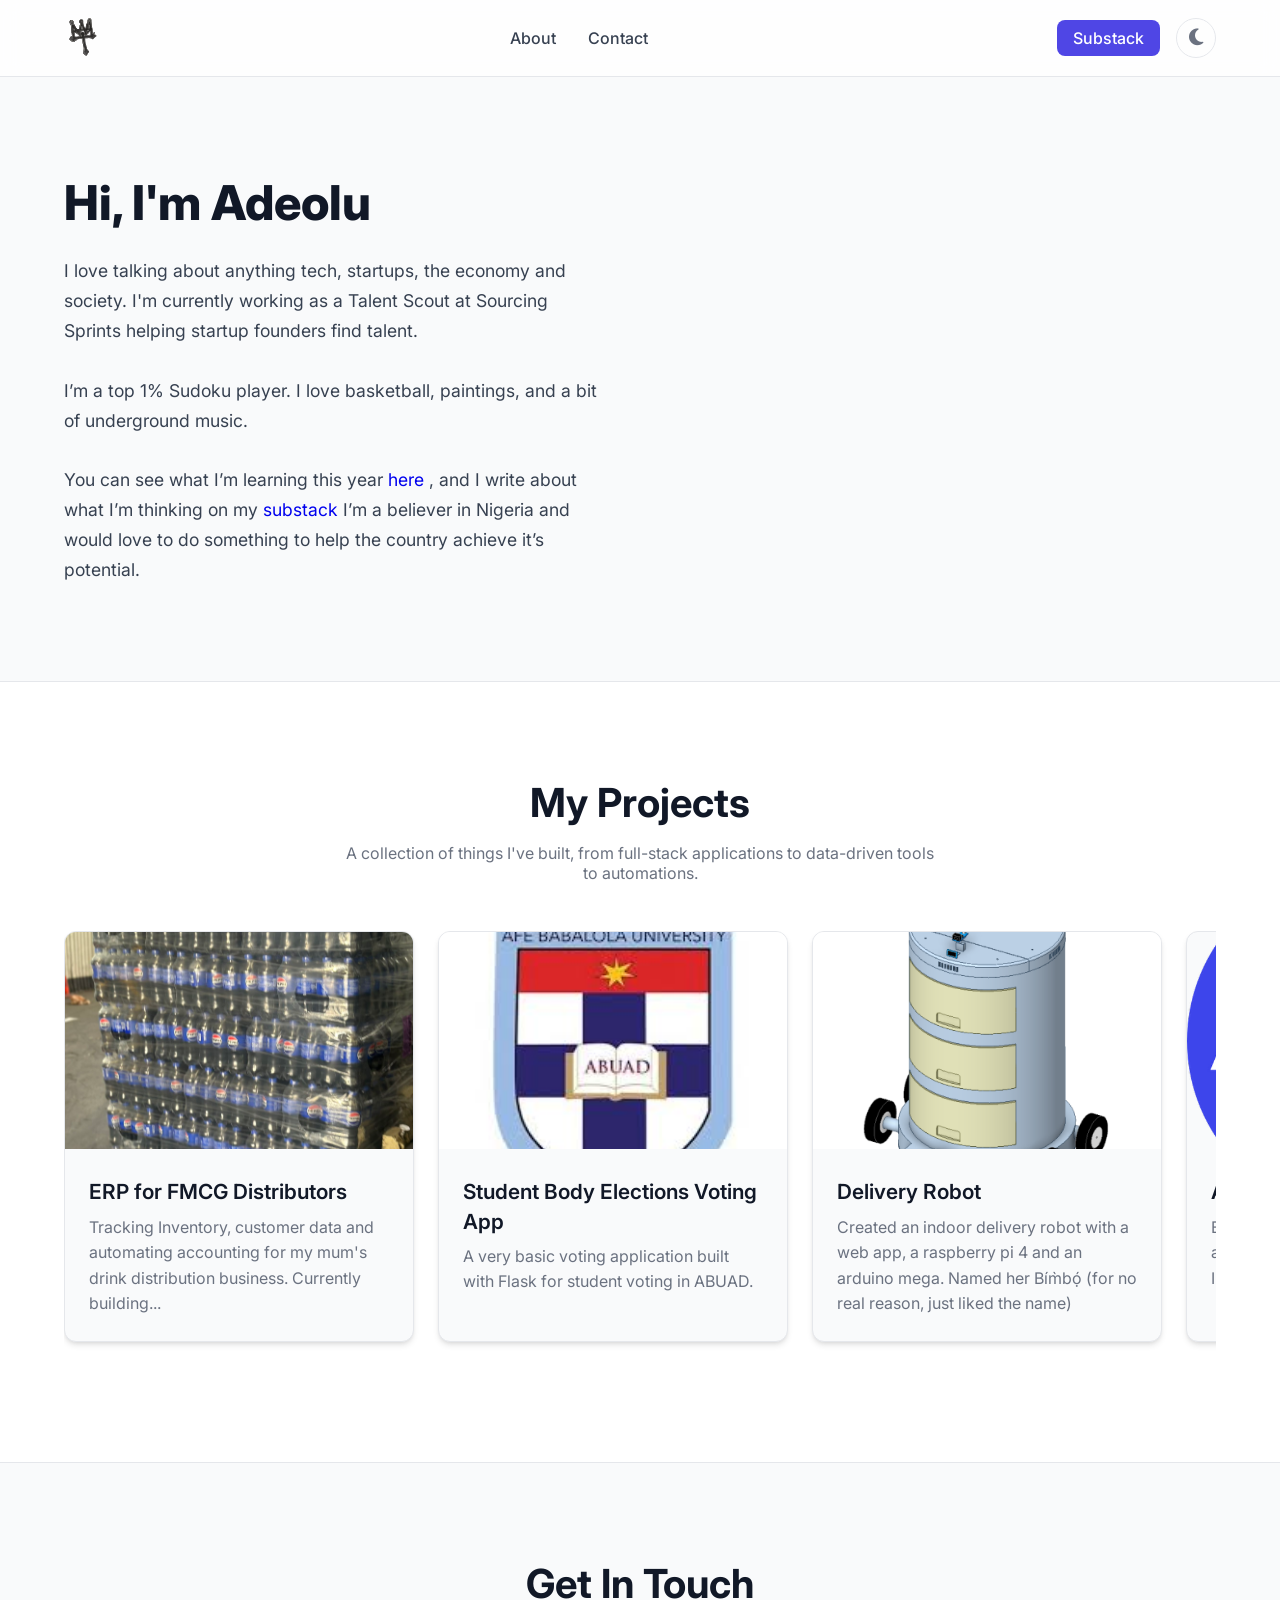
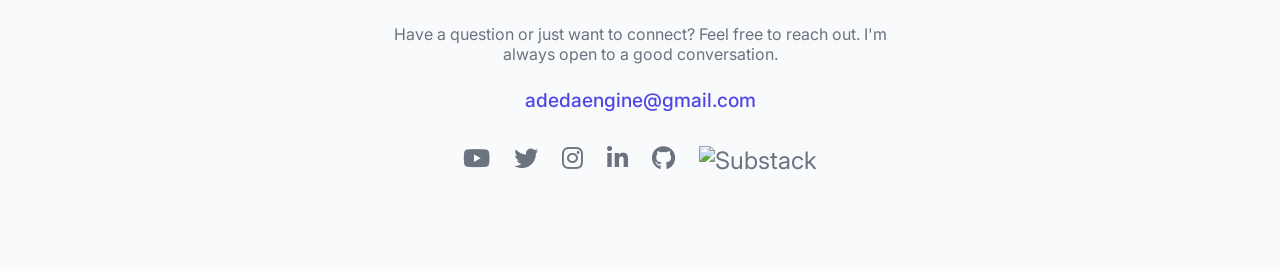
==== index.html @ 7a4fb183 "Initial launch" ====
<!DOCTYPE html>
<html lang="en">
<head>
    <meta charset="UTF-8">
    <meta name="viewport" content="width=device-width, initial-scale=1.0">
    <title>Adeolu Adesina | Personal Website</title>

    <link rel="icon" type="image/x-icon" href="images/crown_of_God_favicon.ico">
    
    <!-- Google Fonts (Inter) -->
    <link rel="preconnect" href="https://fonts.googleapis.com">
    <link rel="preconnect" href="https://fonts.gstatic.com" crossorigin>
    <link href="https://fonts.googleapis.com/css2?family=Inter:wght@400;500;600;700;800&display=swap" rel="stylesheet">
    
    <!-- Font Awesome for Social Icons -->
    <link rel="stylesheet" href="https://cdnjs.cloudflare.com/ajax/libs/font-awesome/6.5.2/css/all.min.css">
    
    <!-- Link to the compiled CSS file -->
    <link rel="stylesheet" href="style.css">

</head>
<body data-theme="light"> <!-- Default theme set to light -->

    <!-- =========== Navigation Bar =========== -->
    <nav class="navbar">
        <div class="container navbar-container">
            <a href="#" class="logo"><img src="images/crownofGod.svg" alt="My logo"></a>
            <div class="nav-links">
                <a href="#about" class="nav-link">About</a>
                <!-- <a href="blog.html" class="nav-link">Blog</a> -->
                <a href="#contact" class="nav-link">Contact</a>
            </div>
            <div class="nav-actions">
                <a href="https://substack.com/@adeoluwaadesina" class="cta-button">
                    Substack
                </a>
                <button id="theme-toggle" class="theme-toggle-button" aria-label="Toggle theme">
                    <i class="fa-solid fa-moon icon-moon"></i>
                    <i class="fa-solid fa-sun icon-sun"></i>
                </button>
            </div>
        </div>
    </nav>

    <!-- =========== Main Content =========== -->
    <main>
        
        <!-- =========== About Section =========== -->
        <section id="about" class="about-section">
            <div class="container grid-container">
                <div class="about-text">
                    <h1>Hi, I'm Adeolu</h1>
                    <p>
                        I love talking about anything tech, startups, the economy and society. I'm currently working as a Talent Scout at Sourcing Sprints helping startup founders find talent.<br><br>

I’m a top 1% Sudoku player. I love basketball, paintings, and a bit of underground music. <br><br> You can see what I’m learning this year <a href="https://www.notion.so/Adeolu-s-Learning-List-3169d671cc6e80de94ccfb93f2ab9992?pvs=21" 
   target="_blank" 
   rel="noopener noreferrer"
   style="color: #0000ee;">
  here
</a>, and I write about what I’m thinking on my <a href="https://substack.com/@adeoluwaadesina" 
   target="_blank" 
   rel="noopener noreferrer"
   style="color: #0000ee;">
  substack
</a>

I’m a believer in Nigeria and would love to do something to help the country achieve it’s potential.
                    </p>
                </div>
                <div id="threejs-container"></div>
            </div>
        </section>

        <!-- =========== Projects Section =========== -->
        <section id="projects" class="projects-section">
            <div class="container">
                <div class="section-header">
                    <h2>My Projects</h2>
                    <p>A collection of things I've built, from full-stack applications to data-driven tools to automations.</p>
                </div>
                <div class="project-carousel-wrapper">
                    <div class="project-carousel">
                    
                        <!-- Project 1 -->
                        <article class="project-card">
                            <div class="project-card-image">
                                <img src="images/pepsi_pallets.jpg" alt="Pallet">
                            </div>
                            <div class="project-card-content">
                                <h3><a href="#">ERP for FMCG Distributors</a></h3>
                                <p>Tracking Inventory, customer data and automating accounting for my mum's drink distribution business. Currently building... </p>
                            </div>
                        </article>

                        <!-- Project 2 -->
                        <article class="project-card">
                            <div class="project-card-image">
                                <img src="images/abuad_logo.jpeg" alt="Student Body Elections Voting App">
                            </div>
                            <div class="project-card-content">
                                <h3><a href="#">Student Body Elections Voting App</a></h3>
                                <p>A very basic voting application built with Flask for student voting in ABUAD.</p>
                            </div>
                        </article>

                        <!-- Project 3 -->
                        <article class="project-card">
                            <div class="project-card-image">
                                <img src="images/bimbo.png" alt="File Delivery Robot">
                            </div>
                            <div class="project-card-content">
                                <h3><a href="#">Delivery Robot</a></h3>
                                <p>Created an indoor delivery robot with a web app, a raspberry pi 4 and an arduino mega. Named her Bím̀bọ́ (for no real reason, just liked the name)</p>
                            </div>
                        </article>

                        <!-- Project 4 -->
                        <article class="project-card">
                            <div class="project-card-image">
                                <img src="images/Ademilogo.png" alt="Ademi">
                            </div>
                            <div class="project-card-content">
                                <h3><a href="#">Ademi</a></h3>
                                <p>Buiding a simple CRUD application that allows me to upload notes from what I'm learning. Syncs with my Notion</p>
                            </div>
                        </article>
                        
                        <!-- Project 5 -->
                        <article class="project-card">
                            <div class="project-card-image">
                                <img src="images/WT.jpg" alt="Work Tracker Application">
                            </div>
                            <div class="project-card-content">
                                <h3><a href="#">Work Tracker</a></h3>
                                <p>Simple task management desktop application that allows me to add detailed notes to my tasks from Google Tasks.</p>
                            </div>
                        </article>

                        
                    </div>
                </div>
            </div>
        </section>

        <!-- =========== Contact Section =========== -->
        <section id="contact" class="contact-section">
            <div class="container text-center">
                <h2>Get In Touch</h2>
                <p>Have a question or just want to connect? Feel free to reach out. I'm always open to a good conversation.</p>
                <div class="contact-email">
                    <a href="mailto:adedaengine@gmail.com">adedaengine@gmail.com</a>
                </div>

                <!-- UPDATED SOCIAL LINKS (only change made) -->
                <div class="social-links">
                    <a href="https://www.youtube.com/@Adeoluwa234" aria-label="YouTube"><i class="fa-brands fa-youtube"></i></a>
                    <a href="https://x.com/Adeolu42152434" aria-label="Twitter"><i class="fa-brands fa-twitter"></i></a>
                    <a href="https://www.instagram.com/adeolu_adesina/" aria-label="Instagram"><i class="fa-brands fa-instagram"></i></a>
                    <a href="https://www.linkedin.com/in/adeoluwa-adesina-949551235/" aria-label="LinkedIn"><i class="fa-brands fa-linkedin-in"></i></a>
                    <a href="https://github.com/Adeoluwa-Adesina" aria-label="GitHub"><i class="fa-brands fa-github"></i></a>
                    <a
                        href="https://substack.com/@adeoluwaadesina"
                        aria-label="Substack"
                        target="_blank"
                        rel="noopener noreferrer"
                        >
                        <img
                            src="https://substackcdn.com/image/fetch/w_24,c_limit,f_auto,q_auto:good/https://substack.com/img/substack.png"
                            alt="Substack"
                            style="vertical-align: middle;"
                        >
                    </a>

                </div>
---- style.css ----
:root {
  --bg-primary: #f9fafb;
  --bg-secondary: #ffffff;
  --text-primary: #111827;
  --text-secondary: #374151;
  --text-muted: #6b7280;
  --border-color: #e5e7eb;
  --accent-color: #4f46e5;
  --card-shadow: 0 4px 6px -1px rgba(0, 0, 0, 0.1), 0 2px 4px -2px rgba(0, 0, 0, 0.1);
  --card-shadow-hover: 0 10px 15px -3px rgba(0, 0, 0, 0.1), 0 4px 6px -4px rgba(0, 0, 0, 0.1);
}

[data-theme=dark] {
  --bg-primary: #111827;
  --bg-secondary: #1f2937;
  --text-primary: #f9fafb;
  --text-secondary: #d1d5db;
  --text-muted: #9ca3af;
  --border-color: #374151;
  --accent-color: #6366f1;
  --card-shadow: 0 4px 6px -1px rgba(0, 0, 0, 0.4), 0 2px 4px -2px rgba(0, 0, 0, 0.4);
  --card-shadow-hover: 0 10px 15px -3px rgba(0, 0, 0, 0.4), 0 4px 6px -4px rgba(0, 0, 0, 0.4);
}

* {
  margin: 0;
  padding: 0;
  box-sizing: border-box;
}

html {
  scroll-behavior: smooth;
}

body {
  font-family: "Inter", sans-serif;
  background-color: var(--bg-primary);
  color: var(--text-primary);
  transition: background-color 0.3s ease, color 0.3s ease;
}

.container {
  max-width: 1200px;
  margin: 0 auto;
  padding: 0 1.5rem;
}

a {
  text-decoration: none;
  color: inherit;
  transition: color 0.3s ease;
}

section {
  padding: 6rem 0;
}

.navbar {
  background-color: rgba(255, 255, 255, 0.8);
  -webkit-backdrop-filter: blur(10px);
          backdrop-filter: blur(10px);
  border-bottom: 1px solid var(--border-color);
  padding: 1rem 0;
  position: sticky;
  top: 0;
  z-index: 50;
  transition: background-color 0.3s, border-color 0.3s;
}

[data-theme=dark] .navbar {
  background-color: rgba(31, 41, 55, 0.8);
}

.navbar-container {
  display: flex;
  justify-content: space-between;
  align-items: center;
}

.logo img {
  height: 40px;
}

.nav-links {
  display: none;
}
@media (min-width: 768px) {
  .nav-links {
    display: flex;
    gap: 2rem;
  }
}
.nav-links .nav-link {
  font-weight: 500;
  color: var(--text-secondary);
}
.nav-links .nav-link:hover {
  color: var(--accent-color);
}

.nav-actions {
  display: flex;
  align-items: center;
  gap: 1rem;
}

.cta-button {
  font-weight: 500;
  background-color: var(--accent-color);
  color: white;
  padding: 0.5rem 1rem;
  border-radius: 8px;
  transition: background-color 0.3s ease;
}
.cta-button:hover {
  background-color: color-mix(in srgb, var(--accent-color) 85%, black);
}

.theme-toggle-button {
  background: none;
  border: 1px solid var(--border-color);
  color: var(--text-muted);
  width: 2.5rem;
  height: 2.5rem;
  border-radius: 50%;
  cursor: pointer;
  display: flex;
  align-items: center;
  justify-content: center;
  font-size: 1.2rem;
  transition: all 0.3s;
}
.theme-toggle-button:hover {
  color: var(--text-primary);
  background-color: color-mix(in srgb, var(--border-color) 50%, transparent);
}
.theme-toggle-button .icon-sun {
  display: none;
}
.theme-toggle-button .icon-moon {
  display: block;
}

[data-theme=dark] .theme-toggle-button .icon-sun {
  display: block;
}
[data-theme=dark] .theme-toggle-button .icon-moon {
  display: none;
}

.about-section .grid-container {
  display: grid;
  grid-template-columns: 1fr;
  gap: 4rem;
  align-items: center;
}
@media (min-width: 768px) {
  .about-section .grid-container {
    grid-template-columns: 1fr 1fr;
  }
}

.about-text h1 {
  font-size: 3rem;
  font-weight: 800;
  margin-bottom: 1.5rem;
}
.about-text p {
  font-size: 1.1rem;
  line-height: 1.7;
  color: var(--text-secondary);
}

#threejs-container {
  min-height: 300px;
  display: flex;
  justify-content: center;
  align-items: center;
}

.projects-section {
  background-color: var(--bg-secondary);
  border-top: 1px solid var(--border-color);
  border-bottom: 1px solid var(--border-color);
}

.section-header {
  text-align: center;
  max-width: 600px;
  margin: 0 auto 3rem auto;
}
.section-header h2 {
  font-size: 2.5rem;
  font-weight: 700;
  margin-bottom: 1rem;
}
.section-header p {
  color: var(--text-muted);
}

.project-carousel-wrapper {
  overflow-x: auto;
  padding-bottom: 1.5rem;
  scrollbar-width: thin;
  scrollbar-color: var(--accent-color) var(--bg-secondary);
}
.project-carousel-wrapper::-webkit-scrollbar {
  height: 8px;
}
.project-carousel-wrapper::-webkit-scrollbar-track {
  background: var(--bg-secondary);
  border-radius: 4px;
}
.project-carousel-wrapper::-webkit-scrollbar-thumb {
  background-color: var(--accent-color);
  border-radius: 4px;
}

.project-carousel {
  display: flex;
  gap: 1.5rem;
  width: -moz-max-content;
  width: max-content;
}

.project-card {
  width: 350px;
  background-color: var(--bg-primary);
  border-radius: 12px;
  border: 1px solid var(--border-color);
  box-shadow: var(--card-shadow);
  overflow: hidden;
  transition: transform 0.3s ease, box-shadow 0.3s ease;
  flex-shrink: 0;
}
.project-card:hover {
  transform: translateY(-8px);
  box-shadow: var(--card-shadow-hover);
}

.project-card-image img {
  width: 100%;
  aspect-ratio: 16/10;
  -o-object-fit: cover;
     object-fit: cover;
}

.project-card-content {
  padding: 1.5rem;
}
.project-card-content h3 {
  font-size: 1.3rem;
  font-weight: 600;
  margin-bottom: 0.5rem;
  line-height: 1.4;
}
.project-card-content p {
  color: var(--text-muted);
  line-height: 1.6;
}

.contact-section .text-center {
  text-align: center;
}
.contact-section h2 {
  font-size: 2.5rem;
  font-weight: 700;
  margin-bottom: 1rem;
}
.contact-section p {
  max-width: 500px;
  margin: 0 auto 1.5rem auto;
  color: var(--text-muted);
}
.contact-section .contact-email a {
  font-weight: 500;
  color: var(--accent-color);
  font-size: 1.2rem;
}
.contact-section .contact-email a:hover {
  text-decoration: underline;
}

.social-links {
  display: flex;
  justify-content: center;
  gap: 1.5rem;
  margin-top: 2rem;
}
.social-links a {
  font-size: 1.5rem;
  color: var(--text-muted);
}
.social-links a:hover {
  color: var(--text-primary);
}

.footer {
  padding: 3rem 0;
  background-color: var(--bg-secondary);
  border-top: 1px solid var(--border-color);
}
.footer .footer-container {
  text-align: center;
}
.footer .footer-container .social-links {
  margin-bottom: 1.5rem;
}
.footer .footer-container .copyright {
  color: var(--text-muted);
  font-size: 0.9rem;
}/*# sourceMappingURL=style.css.map */
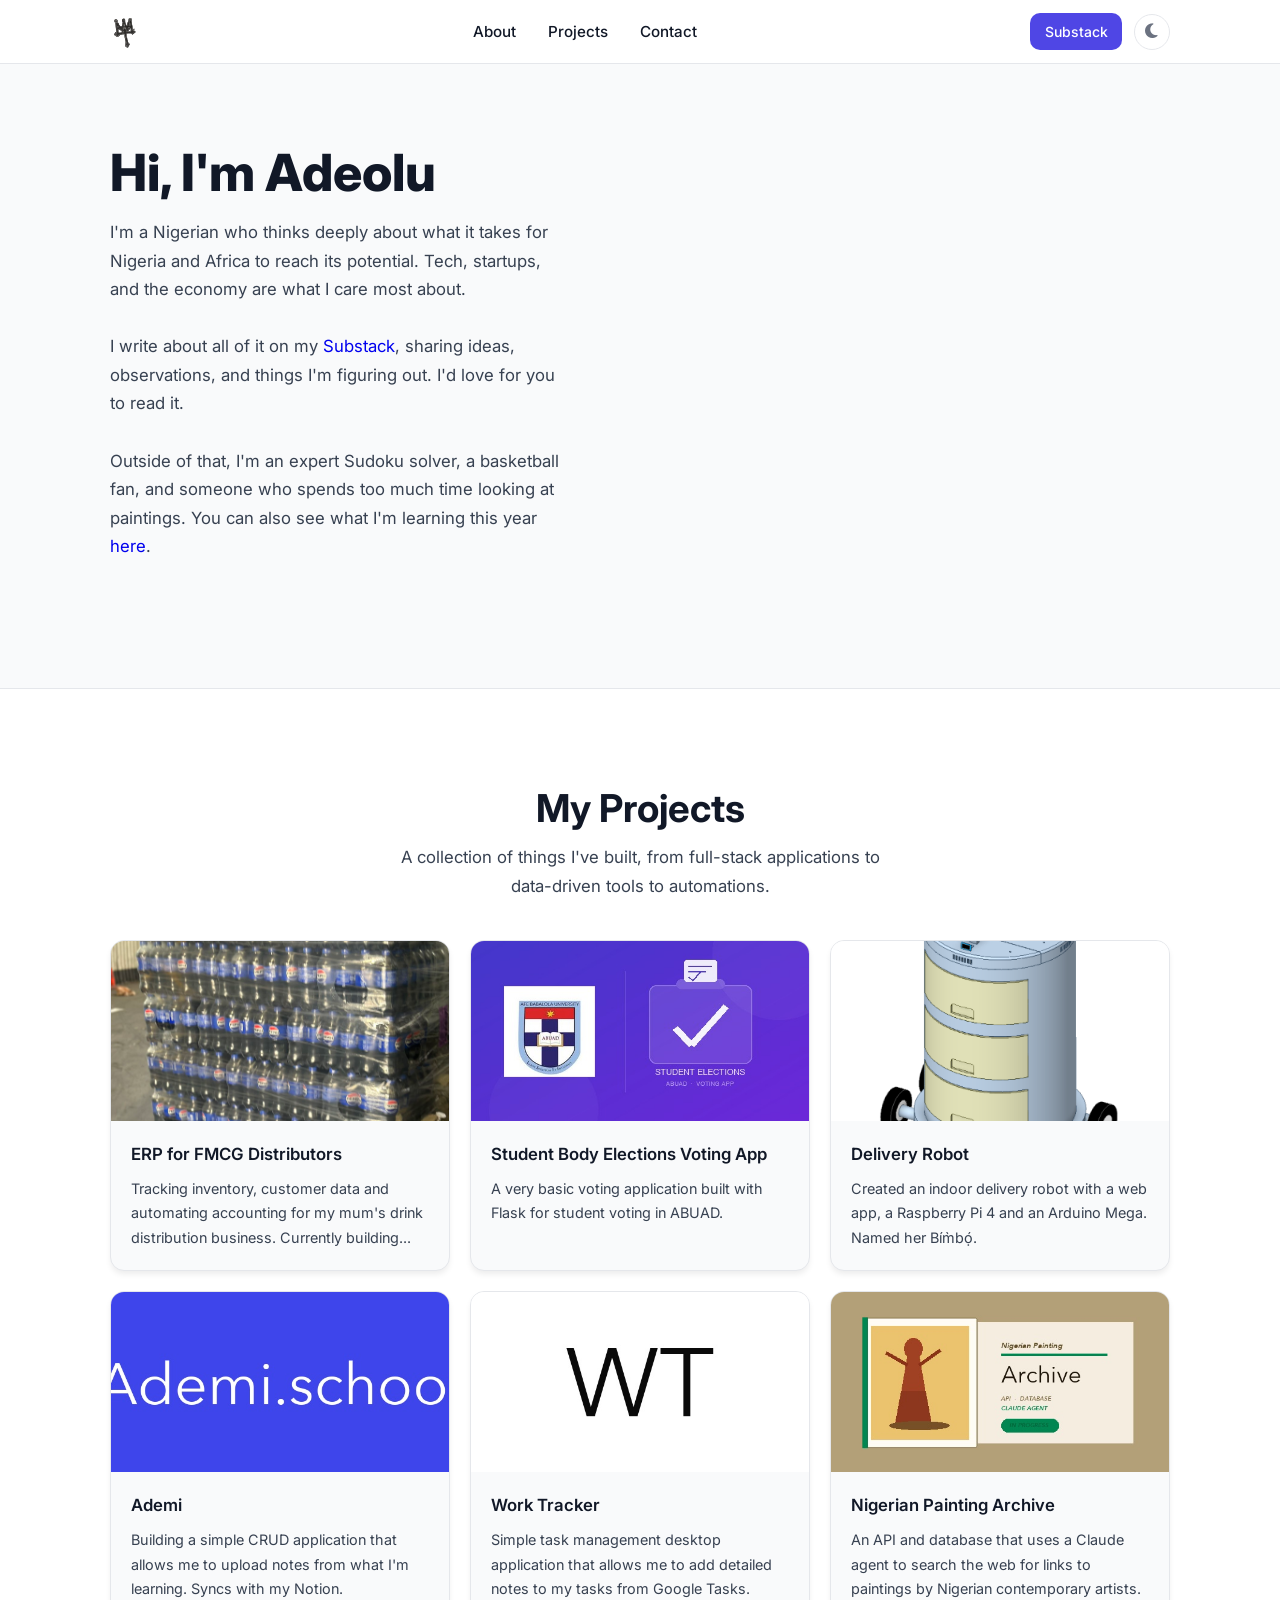
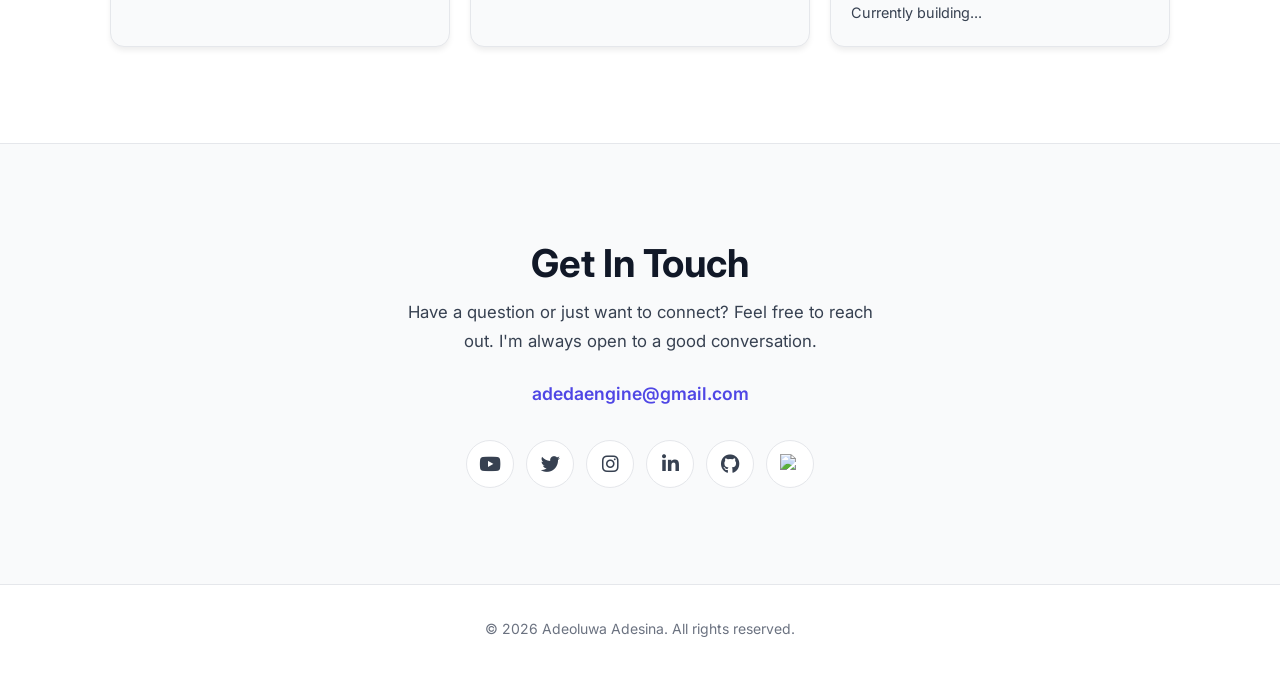
==== commit 932b4e70: "Rebuild site with mobile-first design and new content - Mobile-first CSS rewrite with hamburger nav " ====
--- a/index.html
+++ b/index.html
@@ -6,37 +6,46 @@
     <title>Adeolu Adesina | Personal Website</title>
 
     <link rel="icon" type="image/x-icon" href="images/crown_of_God_favicon.ico">
-    
-    <!-- Google Fonts (Inter) -->
+
     <link rel="preconnect" href="https://fonts.googleapis.com">
     <link rel="preconnect" href="https://fonts.gstatic.com" crossorigin>
     <link href="https://fonts.googleapis.com/css2?family=Inter:wght@400;500;600;700;800&display=swap" rel="stylesheet">
-    
-    <!-- Font Awesome for Social Icons -->
+
     <link rel="stylesheet" href="https://cdnjs.cloudflare.com/ajax/libs/font-awesome/6.5.2/css/all.min.css">
-    
-    <!-- Link to the compiled CSS file -->
     <link rel="stylesheet" href="style.css">
+</head>
+<body data-theme="light">
 
-</head>
-<body data-theme="light"> <!-- Default theme set to light -->
+    <!-- Mobile menu drawer (sits just below navbar) -->
+    <div id="mobile-menu" class="mobile-menu" aria-hidden="true">
+        <a href="#about">About</a>
+        <a href="#projects">Projects</a>
+        <a href="#contact">Contact</a>
+    </div>
 
     <!-- =========== Navigation Bar =========== -->
     <nav class="navbar">
         <div class="container navbar-container">
             <a href="#" class="logo"><img src="images/crownofGod.svg" alt="My logo"></a>
+
             <div class="nav-links">
                 <a href="#about" class="nav-link">About</a>
-                <!-- <a href="blog.html" class="nav-link">Blog</a> -->
+                <a href="#projects" class="nav-link">Projects</a>
                 <a href="#contact" class="nav-link">Contact</a>
             </div>
+
             <div class="nav-actions">
-                <a href="https://substack.com/@adeoluwaadesina" class="cta-button">
+                <a href="https://substack.com/@adeoluwaadesina" class="cta-button" target="_blank" rel="noopener noreferrer">
                     Substack
                 </a>
                 <button id="theme-toggle" class="theme-toggle-button" aria-label="Toggle theme">
                     <i class="fa-solid fa-moon icon-moon"></i>
                     <i class="fa-solid fa-sun icon-sun"></i>
+                </button>
+                <button id="hamburger" class="hamburger" aria-label="Open menu" aria-expanded="false">
+                    <span></span>
+                    <span></span>
+                    <span></span>
                 </button>
             </div>
         </div>
@@ -44,28 +53,16 @@
 
     <!-- =========== Main Content =========== -->
     <main>
-        
+
         <!-- =========== About Section =========== -->
         <section id="about" class="about-section">
-            <div class="container grid-container">
+            <div class="container about-grid">
                 <div class="about-text">
                     <h1>Hi, I'm Adeolu</h1>
                     <p>
-                        I love talking about anything tech, startups, the economy and society. I'm currently working as a Talent Scout at Sourcing Sprints helping startup founders find talent.<br><br>
-
-I’m a top 1% Sudoku player. I love basketball, paintings, and a bit of underground music. <br><br> You can see what I’m learning this year <a href="https://www.notion.so/Adeolu-s-Learning-List-3169d671cc6e80de94ccfb93f2ab9992?pvs=21" 
-   target="_blank" 
-   rel="noopener noreferrer"
-   style="color: #0000ee;">
-  here
-</a>, and I write about what I’m thinking on my <a href="https://substack.com/@adeoluwaadesina" 
-   target="_blank" 
-   rel="noopener noreferrer"
-   style="color: #0000ee;">
-  substack
-</a>
-
-I’m a believer in Nigeria and would love to do something to help the country achieve it’s potential.
+                        I'm a Nigerian who thinks deeply about what it takes for Nigeria and Africa to reach its potential. Tech, startups, and the economy are what I care most about.<br><br>
+                        I write about all of it on my <a href="https://substack.com/@adeoluwaadesina" target="_blank" rel="noopener noreferrer" class="inline-link">Substack</a>, sharing ideas, observations, and things I'm figuring out. I'd love for you to read it.<br><br>
+                        Outside of that, I'm an expert Sudoku solver, a basketball fan, and someone who spends too much time looking at paintings. You can also see what I'm learning this year <a href="https://www.notion.so/Adeolu-s-Learning-List-3169d671cc6e80de94ccfb93f2ab9992?pvs=21" target="_blank" rel="noopener noreferrer" class="inline-link">here</a>.
                     </p>
                 </div>
                 <div id="threejs-container"></div>
@@ -79,98 +76,105 @@
                     <h2>My Projects</h2>
                     <p>A collection of things I've built, from full-stack applications to data-driven tools to automations.</p>
                 </div>
-                <div class="project-carousel-wrapper">
-                    <div class="project-carousel">
-                    
-                        <!-- Project 1 -->
-                        <article class="project-card">
-                            <div class="project-card-image">
-                                <img src="images/pepsi_pallets.jpg" alt="Pallet">
-                            </div>
-                            <div class="project-card-content">
-                                <h3><a href="#">ERP for FMCG Distributors</a></h3>
-                                <p>Tracking Inventory, customer data and automating accounting for my mum's drink distribution business. Currently building... </p>
-                            </div>
-                        </article>
+                <div class="projects-grid">
 
-                        <!-- Project 2 -->
-                        <article class="project-card">
-                            <div class="project-card-image">
-                                <img src="images/abuad_logo.jpeg" alt="Student Body Elections Voting App">
-                            </div>
-                            <div class="project-card-content">
-                                <h3><a href="#">Student Body Elections Voting App</a></h3>
-                                <p>A very basic voting application built with Flask for student voting in ABUAD.</p>
-                            </div>
-                        </article>
+                    <article class="project-card">
+                        <div class="project-card-image">
+                            <img src="images/pepsi_pallets.jpg" alt="Pallet" loading="lazy">
+                        </div>
+                        <div class="project-card-content">
+                            <h3><a href="#">ERP for FMCG Distributors</a></h3>
+                            <p>Tracking inventory, customer data and automating accounting for my mum's drink distribution business. Currently building...</p>
+                        </div>
+                    </article>
 
-                        <!-- Project 3 -->
-                        <article class="project-card">
-                            <div class="project-card-image">
-                                <img src="images/bimbo.png" alt="File Delivery Robot">
-                            </div>
-                            <div class="project-card-content">
-                                <h3><a href="#">Delivery Robot</a></h3>
-                                <p>Created an indoor delivery robot with a web app, a raspberry pi 4 and an arduino mega. Named her Bím̀bọ́ (for no real reason, just liked the name)</p>
-                            </div>
-                        </article>
+                    <article class="project-card">
+                        <div class="project-card-image">
+                            <img src="images/voting_app_logo.jpg" alt="Student Body Elections Voting App" loading="lazy">
+                        </div>
+                        <div class="project-card-content">
+                            <h3><a href="#">Student Body Elections Voting App</a></h3>
+                            <p>A very basic voting application built with Flask for student voting in ABUAD.</p>
+                        </div>
+                    </article>
 
-                        <!-- Project 4 -->
-                        <article class="project-card">
-                            <div class="project-card-image">
-                                <img src="images/Ademilogo.png" alt="Ademi">
-                            </div>
-                            <div class="project-card-content">
-                                <h3><a href="#">Ademi</a></h3>
-                                <p>Buiding a simple CRUD application that allows me to upload notes from what I'm learning. Syncs with my Notion</p>
-                            </div>
-                        </article>
-                        
-                        <!-- Project 5 -->
-                        <article class="project-card">
-                            <div class="project-card-image">
-                                <img src="images/WT.jpg" alt="Work Tracker Application">
-                            </div>
-                            <div class="project-card-content">
-                                <h3><a href="#">Work Tracker</a></h3>
-                                <p>Simple task management desktop application that allows me to add detailed notes to my tasks from Google Tasks.</p>
-                            </div>
-                        </article>
+                    <article class="project-card">
+                        <div class="project-card-image">
+                            <img src="images/bimbo.png" alt="Delivery Robot" loading="lazy">
+                        </div>
+                        <div class="project-card-content">
+                            <h3><a href="#">Delivery Robot</a></h3>
+                            <p>Created an indoor delivery robot with a web app, a Raspberry Pi 4 and an Arduino Mega. Named her Bím̀bọ́.</p>
+                        </div>
+                    </article>
 
-                        
-                    </div>
+                    <article class="project-card">
+                        <div class="project-card-image">
+                            <img src="images/ademi_school_logo.jpg" alt="Ademi" loading="lazy">
+                        </div>
+                        <div class="project-card-content">
+                            <h3><a href="#">Ademi</a></h3>
+                            <p>Building a simple CRUD application that allows me to upload notes from what I'm learning. Syncs with my Notion.</p>
+                        </div>
+                    </article>
+
+                    <article class="project-card">
+                        <div class="project-card-image">
+                            <img src="images/WT.jpg" alt="Work Tracker" loading="lazy">
+                        </div>
+                        <div class="project-card-content">
+                            <h3><a href="#">Work Tracker</a></h3>
+                            <p>Simple task management desktop application that allows me to add detailed notes to my tasks from Google Tasks.</p>
+                        </div>
+                    </article>
+
+                    <article class="project-card">
+                        <div class="project-card-image">
+                            <img src="images/nigerian_painting_archive.jpg" alt="Nigerian Painting Archive" loading="lazy">
+                        </div>
+                        <div class="project-card-content">
+                            <h3><a href="#">Nigerian Painting Archive</a></h3>
+                            <p>An API and database that uses a Claude agent to search the web for links to paintings by Nigerian contemporary artists. Currently building...</p>
+                        </div>
+                    </article>
+
                 </div>
             </div>
         </section>
 
         <!-- =========== Contact Section =========== -->
         <section id="contact" class="contact-section">
-            <div class="container text-center">
+            <div class="container">
                 <h2>Get In Touch</h2>
                 <p>Have a question or just want to connect? Feel free to reach out. I'm always open to a good conversation.</p>
                 <div class="contact-email">
                     <a href="mailto:adedaengine@gmail.com">adedaengine@gmail.com</a>
                 </div>
+                <div class="social-links">
+                    <a href="https://www.youtube.com/@Adeoluwa234" aria-label="YouTube" target="_blank" rel="noopener noreferrer"><i class="fa-brands fa-youtube"></i></a>
+                    <a href="https://x.com/Adeolu42152434" aria-label="Twitter" target="_blank" rel="noopener noreferrer"><i class="fa-brands fa-twitter"></i></a>
+                    <a href="https://www.instagram.com/adeolu_adesina/" aria-label="Instagram" target="_blank" rel="noopener noreferrer"><i class="fa-brands fa-instagram"></i></a>
+                    <a href="https://www.linkedin.com/in/adeoluwa-adesina-949551235/" aria-label="LinkedIn" target="_blank" rel="noopener noreferrer"><i class="fa-brands fa-linkedin-in"></i></a>
+                    <a href="https://github.com/Adeoluwa-Adesina" aria-label="GitHub" target="_blank" rel="noopener noreferrer"><i class="fa-brands fa-github"></i></a>
+                    <a href="https://substack.com/@adeoluwaadesina" aria-label="Substack" target="_blank" rel="noopener noreferrer">
+                        <img src="https://substackcdn.com/image/fetch/w_24,c_limit,f_auto,q_auto:good/https://substack.com/img/substack.png" alt="Substack">
+                    </a>
+                </div>
+            </div>
+        </section>
 
-                <!-- UPDATED SOCIAL LINKS (only change made) -->
-                <div class="social-links">
-                    <a href="https://www.youtube.com/@Adeoluwa234" aria-label="YouTube"><i class="fa-brands fa-youtube"></i></a>
-                    <a href="https://x.com/Adeolu42152434" aria-label="Twitter"><i class="fa-brands fa-twitter"></i></a>
-                    <a href="https://www.instagram.com/adeolu_adesina/" aria-label="Instagram"><i class="fa-brands fa-instagram"></i></a>
-                    <a href="https://www.linkedin.com/in/adeoluwa-adesina-949551235/" aria-label="LinkedIn"><i class="fa-brands fa-linkedin-in"></i></a>
-                    <a href="https://github.com/Adeoluwa-Adesina" aria-label="GitHub"><i class="fa-brands fa-github"></i></a>
-                    <a
-                        href="https://substack.com/@adeoluwaadesina"
-                        aria-label="Substack"
-                        target="_blank"
-                        rel="noopener noreferrer"
-                        >
-                        <img
-                            src="https://substackcdn.com/image/fetch/w_24,c_limit,f_auto,q_auto:good/https://substack.com/img/substack.png"
-                            alt="Substack"
-                            style="vertical-align: middle;"
-                        >
-                    </a>
+    </main>
 
-                </div>
-    +    <!-- =========== Footer =========== -->
+    <footer class="footer">
+        <div class="container">
+            <p class="copyright">&copy; <span id="copyright-year"></span> Adeoluwa Adesina. All rights reserved.</p>
+        </div>
+    </footer>
+
+    <script src="https://cdnjs.cloudflare.com/ajax/libs/three.js/0.160.0/three.min.js"></script>
+    <script src="script.js"></script>
+    <script src="theme.js"></script>
+
+</body>
+</html>
--- a/style.css
+++ b/style.css
@@ -1,3 +1,6 @@
+/* ============================
+   1. VARIABLES & THEMES
+============================ */
 :root {
   --bg-primary: #f9fafb;
   --bg-secondary: #ffffff;
@@ -5,308 +8,381 @@
   --text-secondary: #374151;
   --text-muted: #6b7280;
   --border-color: #e5e7eb;
-  --accent-color: #4f46e5;
-  --card-shadow: 0 4px 6px -1px rgba(0, 0, 0, 0.1), 0 2px 4px -2px rgba(0, 0, 0, 0.1);
-  --card-shadow-hover: 0 10px 15px -3px rgba(0, 0, 0, 0.1), 0 4px 6px -4px rgba(0, 0, 0, 0.1);
-}
-
-[data-theme=dark] {
-  --bg-primary: #111827;
-  --bg-secondary: #1f2937;
+  --accent: #4f46e5;
+  --accent-hover: #4338ca;
+  --radius-lg: 14px;
+  --radius-sm: 10px;
+  --shadow-sm: 0 4px 6px -1px rgba(0, 0, 0, 0.08);
+  --shadow-lg: 0 14px 30px rgba(0, 0, 0, 0.12);
+  --max-width: 1100px;
+  --nav-height: 64px;
+}
+
+[data-theme="dark"] {
+  --bg-primary: #0b1220;
+  --bg-secondary: #0f1724;
   --text-primary: #f9fafb;
   --text-secondary: #d1d5db;
   --text-muted: #9ca3af;
-  --border-color: #374151;
-  --accent-color: #6366f1;
-  --card-shadow: 0 4px 6px -1px rgba(0, 0, 0, 0.4), 0 2px 4px -2px rgba(0, 0, 0, 0.4);
-  --card-shadow-hover: 0 10px 15px -3px rgba(0, 0, 0, 0.4), 0 4px 6px -4px rgba(0, 0, 0, 0.4);
-}
-
-* {
-  margin: 0;
-  padding: 0;
-  box-sizing: border-box;
-}
+  --border-color: #1f2937;
+  --accent: #6366f1;
+  --accent-hover: #818cf8;
+}
+
+/* ============================
+   2. RESET
+============================ */
+*, *::before, *::after { box-sizing: border-box; }
+* { margin: 0; padding: 0; }
 
 html {
   scroll-behavior: smooth;
+  overflow-x: hidden;
 }
 
 body {
-  font-family: "Inter", sans-serif;
-  background-color: var(--bg-primary);
+  font-family: "Inter", system-ui, -apple-system, sans-serif;
+  background: var(--bg-primary);
   color: var(--text-primary);
-  transition: background-color 0.3s ease, color 0.3s ease;
-}
-
+  font-size: 15px;
+  line-height: 1.65;
+  overflow-x: hidden;
+  -webkit-text-size-adjust: 100%;
+  transition: background-color 0.3s, color 0.3s;
+}
+
+img { max-width: 100%; display: block; }
+a { text-decoration: none; color: inherit; transition: color 0.2s; }
+
+/* ============================
+   3. TYPOGRAPHY
+============================ */
+h1 { font-size: clamp(2rem, 8vw, 3.2rem); line-height: 1.15; font-weight: 800; }
+h2 { font-size: clamp(1.6rem, 5vw, 2.4rem); line-height: 1.2; font-weight: 700; }
+h3 { font-size: 1.05rem; font-weight: 600; }
+p  {
+  font-size: clamp(0.95rem, 2.5vw, 1.05rem);
+  color: var(--text-secondary);
+  line-height: 1.7;
+  overflow-wrap: break-word;
+  word-break: break-word;
+}
+
+.inline-link { color: #0000ee; }
+[data-theme="dark"] .inline-link { color: #818cf8; }
+
+/* ============================
+   4. LAYOUT
+============================ */
 .container {
-  max-width: 1200px;
-  margin: 0 auto;
-  padding: 0 1.5rem;
-}
-
-a {
-  text-decoration: none;
-  color: inherit;
-  transition: color 0.3s ease;
-}
-
-section {
-  padding: 6rem 0;
-}
-
+  max-width: var(--max-width);
+  margin-inline: auto;
+  padding-inline: 1.25rem;
+}
+
+section { padding: 4rem 0; }
+
+@media (min-width: 768px) {
+  section { padding: 6rem 0; }
+}
+
+/* ============================
+   5. NAVBAR
+============================ */
 .navbar {
-  background-color: rgba(255, 255, 255, 0.8);
-  -webkit-backdrop-filter: blur(10px);
-          backdrop-filter: blur(10px);
-  border-bottom: 1px solid var(--border-color);
-  padding: 1rem 0;
   position: sticky;
   top: 0;
-  z-index: 50;
+  z-index: 100;
+  height: var(--nav-height);
+  background: rgba(255, 255, 255, 0.88);
+  backdrop-filter: blur(12px);
+  -webkit-backdrop-filter: blur(12px);
+  border-bottom: 1px solid var(--border-color);
   transition: background-color 0.3s, border-color 0.3s;
 }
 
-[data-theme=dark] .navbar {
-  background-color: rgba(31, 41, 55, 0.8);
+[data-theme="dark"] .navbar {
+  background: rgba(11, 18, 32, 0.88);
 }
 
 .navbar-container {
   display: flex;
+  align-items: center;
   justify-content: space-between;
+  height: 100%;
+}
+
+.logo img { height: 32px; width: auto; }
+
+/* Desktop nav links — hidden on mobile */
+.nav-links { display: none; }
+
+@media (min-width: 768px) {
+  .nav-links { display: flex; gap: 2rem; }
+  .nav-link { font-weight: 500; font-size: 0.95rem; }
+  .nav-link:hover { color: var(--accent); }
+}
+
+.nav-actions { display: flex; align-items: center; gap: 0.75rem; }
+
+/* Hamburger — mobile only */
+.hamburger {
+  display: flex;
+  flex-direction: column;
+  justify-content: center;
+  gap: 5px;
+  width: 36px;
+  height: 36px;
+  padding: 4px;
+  background: none;
+  border: none;
+  cursor: pointer;
+  flex-shrink: 0;
+}
+
+.hamburger span {
+  display: block;
+  width: 22px;
+  height: 2px;
+  background: var(--text-primary);
+  border-radius: 2px;
+  transition: transform 0.25s ease, opacity 0.25s ease;
+}
+
+.hamburger.open span:nth-child(1) { transform: translateY(7px) rotate(45deg); }
+.hamburger.open span:nth-child(2) { opacity: 0; }
+.hamburger.open span:nth-child(3) { transform: translateY(-7px) rotate(-45deg); }
+
+@media (min-width: 768px) { .hamburger { display: none; } }
+
+/* Mobile drawer */
+.mobile-menu {
+  position: fixed;
+  top: var(--nav-height);
+  left: 0;
+  right: 0;
+  z-index: 99;
+  background: var(--bg-secondary);
+  border-bottom: 1px solid var(--border-color);
+  padding: 0.5rem 1.25rem 1rem;
+  display: flex;
+  flex-direction: column;
+  transform: translateY(-110%);
+  transition: transform 0.3s ease;
+  box-shadow: 0 8px 24px rgba(0, 0, 0, 0.08);
+}
+
+.mobile-menu.open { transform: translateY(0); }
+
+.mobile-menu a {
+  font-size: 1.05rem;
+  font-weight: 500;
+  padding: 0.85rem 0;
+  border-bottom: 1px solid var(--border-color);
+  color: var(--text-primary);
+}
+
+.mobile-menu a:last-child { border-bottom: none; }
+.mobile-menu a:hover { color: var(--accent); }
+
+@media (min-width: 768px) { .mobile-menu { display: none; } }
+
+/* ============================
+   6. BUTTONS
+============================ */
+.cta-button {
+  display: inline-flex;
   align-items: center;
-}
-
-.logo img {
-  height: 40px;
-}
-
-.nav-links {
-  display: none;
-}
-@media (min-width: 768px) {
-  .nav-links {
-    display: flex;
-    gap: 2rem;
-  }
-}
-.nav-links .nav-link {
+  padding: 0.45rem 0.9rem;
+  background: var(--accent);
+  color: #fff;
   font-weight: 500;
-  color: var(--text-secondary);
-}
-.nav-links .nav-link:hover {
-  color: var(--accent-color);
-}
-
-.nav-actions {
-  display: flex;
-  align-items: center;
-  gap: 1rem;
-}
-
-.cta-button {
-  font-weight: 500;
-  background-color: var(--accent-color);
-  color: white;
-  padding: 0.5rem 1rem;
-  border-radius: 8px;
-  transition: background-color 0.3s ease;
-}
-.cta-button:hover {
-  background-color: color-mix(in srgb, var(--accent-color) 85%, black);
-}
+  font-size: 0.875rem;
+  border-radius: var(--radius-sm);
+  transition: background 0.2s, transform 0.2s;
+  white-space: nowrap;
+}
+
+.cta-button:hover { background: var(--accent-hover); transform: translateY(-1px); }
 
 .theme-toggle-button {
   background: none;
   border: 1px solid var(--border-color);
   color: var(--text-muted);
-  width: 2.5rem;
-  height: 2.5rem;
+  width: 2.25rem;
+  height: 2.25rem;
   border-radius: 50%;
   cursor: pointer;
   display: flex;
   align-items: center;
   justify-content: center;
-  font-size: 1.2rem;
-  transition: all 0.3s;
-}
-.theme-toggle-button:hover {
-  color: var(--text-primary);
-  background-color: color-mix(in srgb, var(--border-color) 50%, transparent);
-}
-.theme-toggle-button .icon-sun {
-  display: none;
-}
-.theme-toggle-button .icon-moon {
-  display: block;
-}
-
-[data-theme=dark] .theme-toggle-button .icon-sun {
-  display: block;
-}
-[data-theme=dark] .theme-toggle-button .icon-moon {
-  display: none;
-}
-
-.about-section .grid-container {
+  font-size: 1.05rem;
+  transition: all 0.2s;
+  flex-shrink: 0;
+}
+
+.theme-toggle-button:hover { color: var(--text-primary); }
+
+.icon-sun { display: none; }
+[data-theme="dark"] .icon-moon { display: none; }
+[data-theme="dark"] .icon-sun { display: block; }
+
+/* ============================
+   7. ABOUT SECTION
+============================ */
+.about-section { padding-top: 3rem; }
+
+/* Mobile: single column, centered */
+.about-grid {
+  display: flex;
+  flex-direction: column;
+  gap: 2rem;
+}
+
+.about-text { text-align: center; }
+.about-text h1 { margin-bottom: 1rem; }
+.about-text p {
+  max-width: 42ch;
+  margin-inline: auto;
+}
+
+/* Desktop: two-column grid, left-aligned */
+@media (min-width: 768px) {
+  .about-grid {
+    display: grid;
+    grid-template-columns: 1fr 1fr;
+    align-items: center;
+    gap: 3rem;
+  }
+  .about-text { text-align: left; }
+  .about-text p { margin-inline: 0; }
+}
+
+/* Three.js container */
+#threejs-container {
+  width: 100%;
+  height: 320px;
+  border-radius: var(--radius-lg);
+  overflow: hidden;
+}
+
+@media (min-width: 480px) { #threejs-container { height: 380px; } }
+@media (min-width: 768px) { #threejs-container { height: 480px; } }
+
+/* ============================
+   8. PROJECTS SECTION
+============================ */
+.projects-section {
+  background: var(--bg-secondary);
+  border-top: 1px solid var(--border-color);
+  border-bottom: 1px solid var(--border-color);
+}
+
+.section-header { text-align: center; margin-bottom: 2.5rem; }
+.section-header p { margin-top: 0.75rem; max-width: 45ch; margin-inline: auto; }
+
+/* Mobile: single column → tablet: 2 col → desktop: 3 col */
+.projects-grid {
   display: grid;
   grid-template-columns: 1fr;
-  gap: 4rem;
-  align-items: center;
-}
-@media (min-width: 768px) {
-  .about-section .grid-container {
-    grid-template-columns: 1fr 1fr;
-  }
-}
-
-.about-text h1 {
-  font-size: 3rem;
-  font-weight: 800;
-  margin-bottom: 1.5rem;
-}
-.about-text p {
-  font-size: 1.1rem;
-  line-height: 1.7;
-  color: var(--text-secondary);
-}
-
-#threejs-container {
-  min-height: 300px;
-  display: flex;
-  justify-content: center;
-  align-items: center;
-}
-
-.projects-section {
-  background-color: var(--bg-secondary);
-  border-top: 1px solid var(--border-color);
-  border-bottom: 1px solid var(--border-color);
-}
-
-.section-header {
-  text-align: center;
-  max-width: 600px;
-  margin: 0 auto 3rem auto;
-}
-.section-header h2 {
-  font-size: 2.5rem;
-  font-weight: 700;
-  margin-bottom: 1rem;
-}
-.section-header p {
-  color: var(--text-muted);
-}
-
-.project-carousel-wrapper {
-  overflow-x: auto;
-  padding-bottom: 1.5rem;
-  scrollbar-width: thin;
-  scrollbar-color: var(--accent-color) var(--bg-secondary);
-}
-.project-carousel-wrapper::-webkit-scrollbar {
-  height: 8px;
-}
-.project-carousel-wrapper::-webkit-scrollbar-track {
-  background: var(--bg-secondary);
-  border-radius: 4px;
-}
-.project-carousel-wrapper::-webkit-scrollbar-thumb {
-  background-color: var(--accent-color);
-  border-radius: 4px;
-}
-
-.project-carousel {
-  display: flex;
-  gap: 1.5rem;
-  width: -moz-max-content;
-  width: max-content;
+  gap: 1.25rem;
+}
+
+@media (min-width: 600px) {
+  .projects-grid { grid-template-columns: repeat(2, 1fr); }
+}
+
+@media (min-width: 1024px) {
+  .projects-grid { grid-template-columns: repeat(3, 1fr); }
 }
 
 .project-card {
-  width: 350px;
-  background-color: var(--bg-primary);
-  border-radius: 12px;
+  background: var(--bg-primary);
+  border-radius: var(--radius-lg);
   border: 1px solid var(--border-color);
-  box-shadow: var(--card-shadow);
+  box-shadow: var(--shadow-sm);
   overflow: hidden;
-  transition: transform 0.3s ease, box-shadow 0.3s ease;
-  flex-shrink: 0;
-}
-.project-card:hover {
-  transform: translateY(-8px);
-  box-shadow: var(--card-shadow-hover);
-}
-
+  display: flex;
+  flex-direction: column;
+  transition: transform 0.25s ease, box-shadow 0.25s ease;
+}
+
+.project-card:hover { transform: translateY(-5px); box-shadow: var(--shadow-lg); }
+
+.project-card-image { height: 180px; overflow: hidden; }
 .project-card-image img {
   width: 100%;
-  aspect-ratio: 16/10;
-  -o-object-fit: cover;
-     object-fit: cover;
-}
+  height: 100%;
+  object-fit: cover;
+  transition: transform 0.4s ease;
+}
+.project-card:hover .project-card-image img { transform: scale(1.05); }
 
 .project-card-content {
-  padding: 1.5rem;
-}
-.project-card-content h3 {
-  font-size: 1.3rem;
+  padding: 1.25rem;
+  flex: 1;
+  display: flex;
+  flex-direction: column;
+}
+.project-card-content h3 { margin-bottom: 0.5rem; }
+.project-card-content p { font-size: 0.9rem; }
+
+/* ============================
+   9. CONTACT SECTION
+============================ */
+.contact-section { text-align: center; }
+
+.contact-section h2 { margin-bottom: 0.75rem; }
+.contact-section > .container > p { max-width: 45ch; margin-inline: auto; }
+
+.contact-email { margin: 1.5rem 0 2rem; }
+.contact-email a {
+  font-size: 1.1rem;
   font-weight: 600;
-  margin-bottom: 0.5rem;
-  line-height: 1.4;
-}
-.project-card-content p {
-  color: var(--text-muted);
-  line-height: 1.6;
-}
-
-.contact-section .text-center {
+  color: var(--accent);
+  word-break: break-all;
+}
+.contact-email a:hover { color: var(--accent-hover); }
+
+.social-links {
+  display: flex;
+  justify-content: center;
+  flex-wrap: wrap;
+  gap: 0.75rem;
+  margin-top: 0.5rem;
+}
+
+.social-links a {
+  width: 48px;
+  height: 48px;
+  display: flex;
+  align-items: center;
+  justify-content: center;
+  border-radius: 50%;
+  background: var(--bg-secondary);
+  border: 1px solid var(--border-color);
+  color: var(--text-secondary);
+  font-size: 1.2rem;
+  transition: all 0.2s ease;
+}
+
+.social-links a img { width: 20px; height: 20px; }
+
+.social-links a:hover {
+  transform: translateY(-3px);
+  color: var(--accent);
+  border-color: var(--accent);
+  box-shadow: var(--shadow-sm);
+}
+
+/* ============================
+   10. FOOTER
+============================ */
+.footer {
+  background: var(--bg-secondary);
+  border-top: 1px solid var(--border-color);
+  padding: 2rem 0;
   text-align: center;
 }
-.contact-section h2 {
-  font-size: 2.5rem;
-  font-weight: 700;
-  margin-bottom: 1rem;
-}
-.contact-section p {
-  max-width: 500px;
-  margin: 0 auto 1.5rem auto;
-  color: var(--text-muted);
-}
-.contact-section .contact-email a {
-  font-weight: 500;
-  color: var(--accent-color);
-  font-size: 1.2rem;
-}
-.contact-section .contact-email a:hover {
-  text-decoration: underline;
-}
-
-.social-links {
-  display: flex;
-  justify-content: center;
-  gap: 1.5rem;
-  margin-top: 2rem;
-}
-.social-links a {
-  font-size: 1.5rem;
-  color: var(--text-muted);
-}
-.social-links a:hover {
-  color: var(--text-primary);
-}
-
-.footer {
-  padding: 3rem 0;
-  background-color: var(--bg-secondary);
-  border-top: 1px solid var(--border-color);
-}
-.footer .footer-container {
-  text-align: center;
-}
-.footer .footer-container .social-links {
-  margin-bottom: 1.5rem;
-}
-.footer .footer-container .copyright {
-  color: var(--text-muted);
-  font-size: 0.9rem;
-}/*# sourceMappingURL=style.css.map */+
+.copyright { font-size: 0.875rem; color: var(--text-muted); }
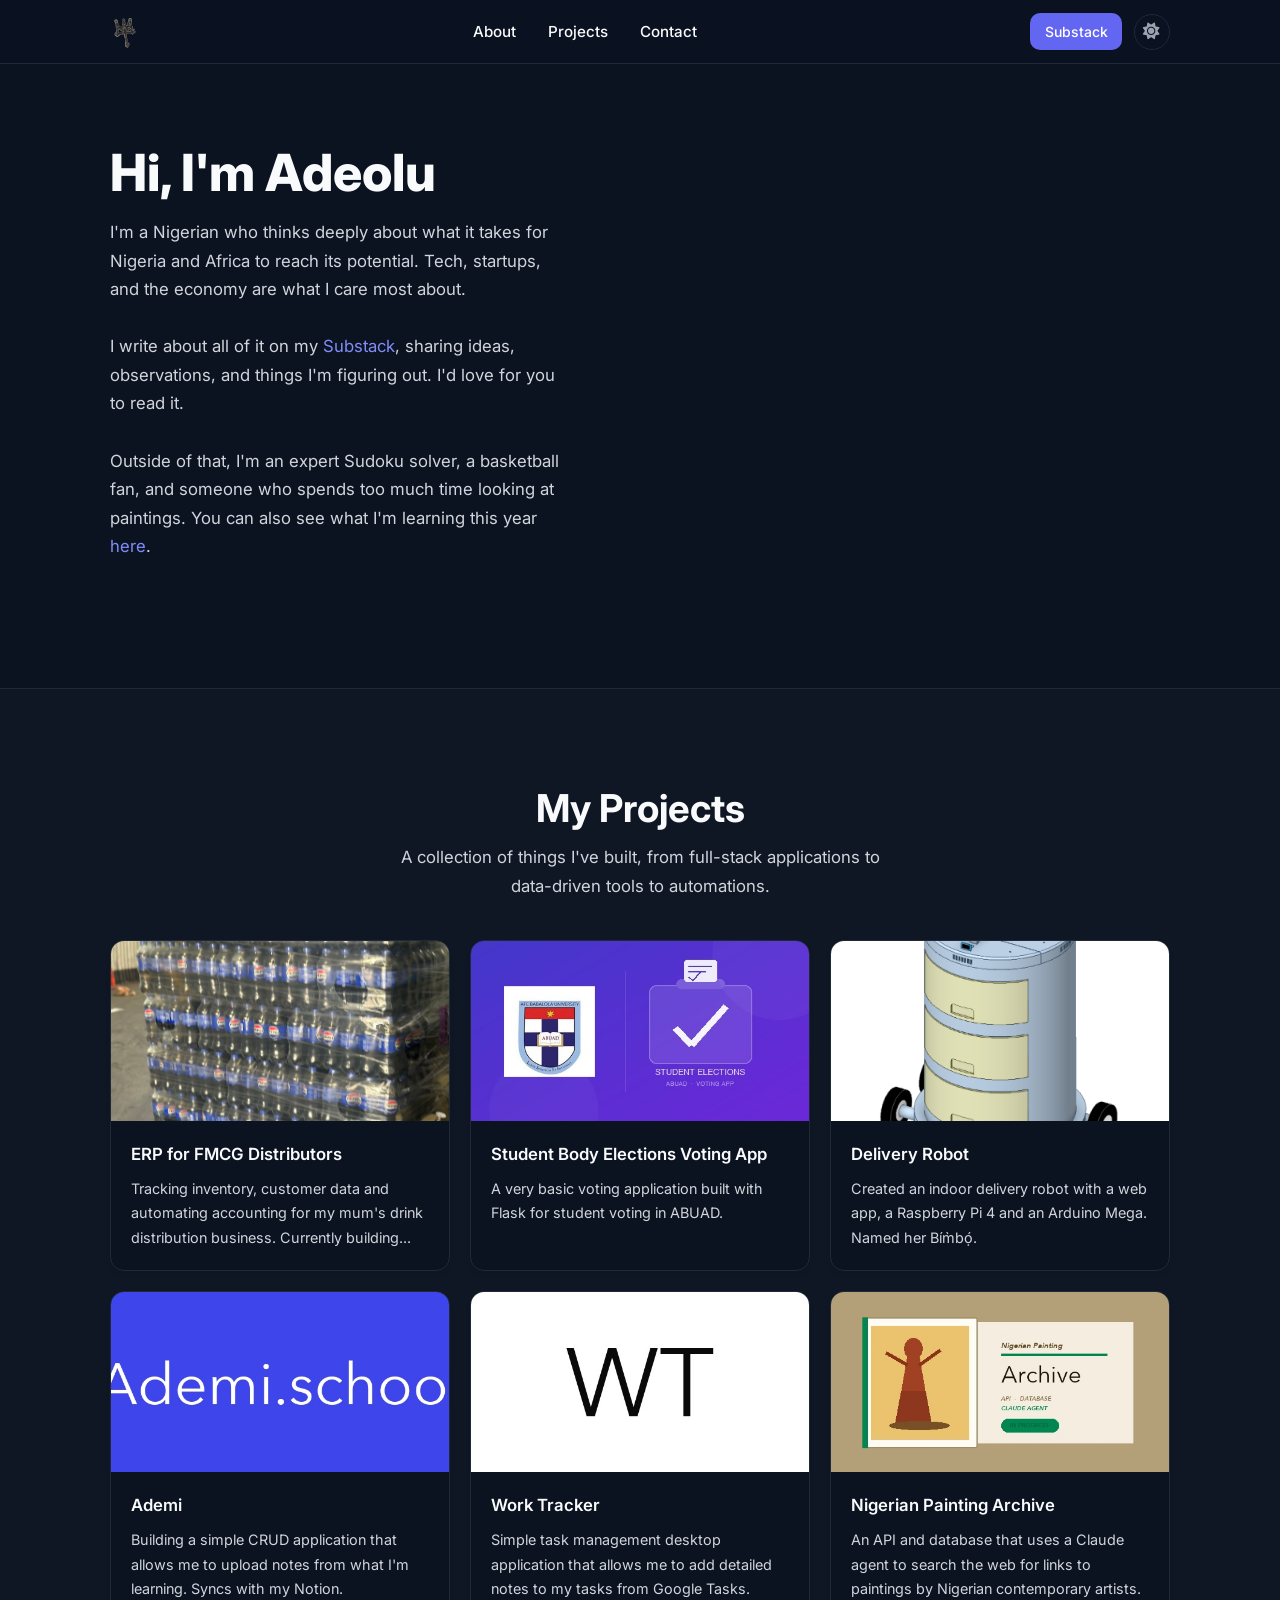
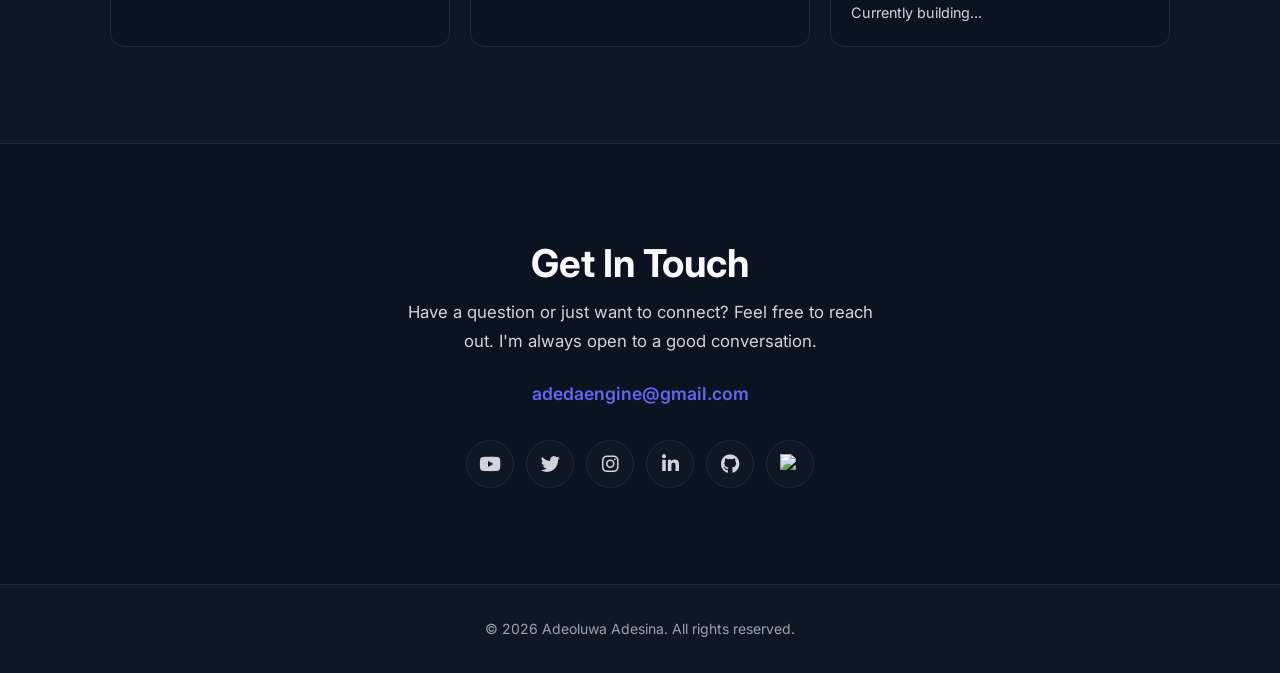
==== commit 278b69d5: "Set dark mode as default theme Co-Authored-By: Claude Sonnet 4.6 <noreply@anthropic.com>" ====
--- a/index.html
+++ b/index.html
@@ -14,7 +14,7 @@
     <link rel="stylesheet" href="https://cdnjs.cloudflare.com/ajax/libs/font-awesome/6.5.2/css/all.min.css">
     <link rel="stylesheet" href="style.css">
 </head>
-<body data-theme="light">
+<body data-theme="dark">
 
     <!-- Mobile menu drawer (sits just below navbar) -->
     <div id="mobile-menu" class="mobile-menu" aria-hidden="true">
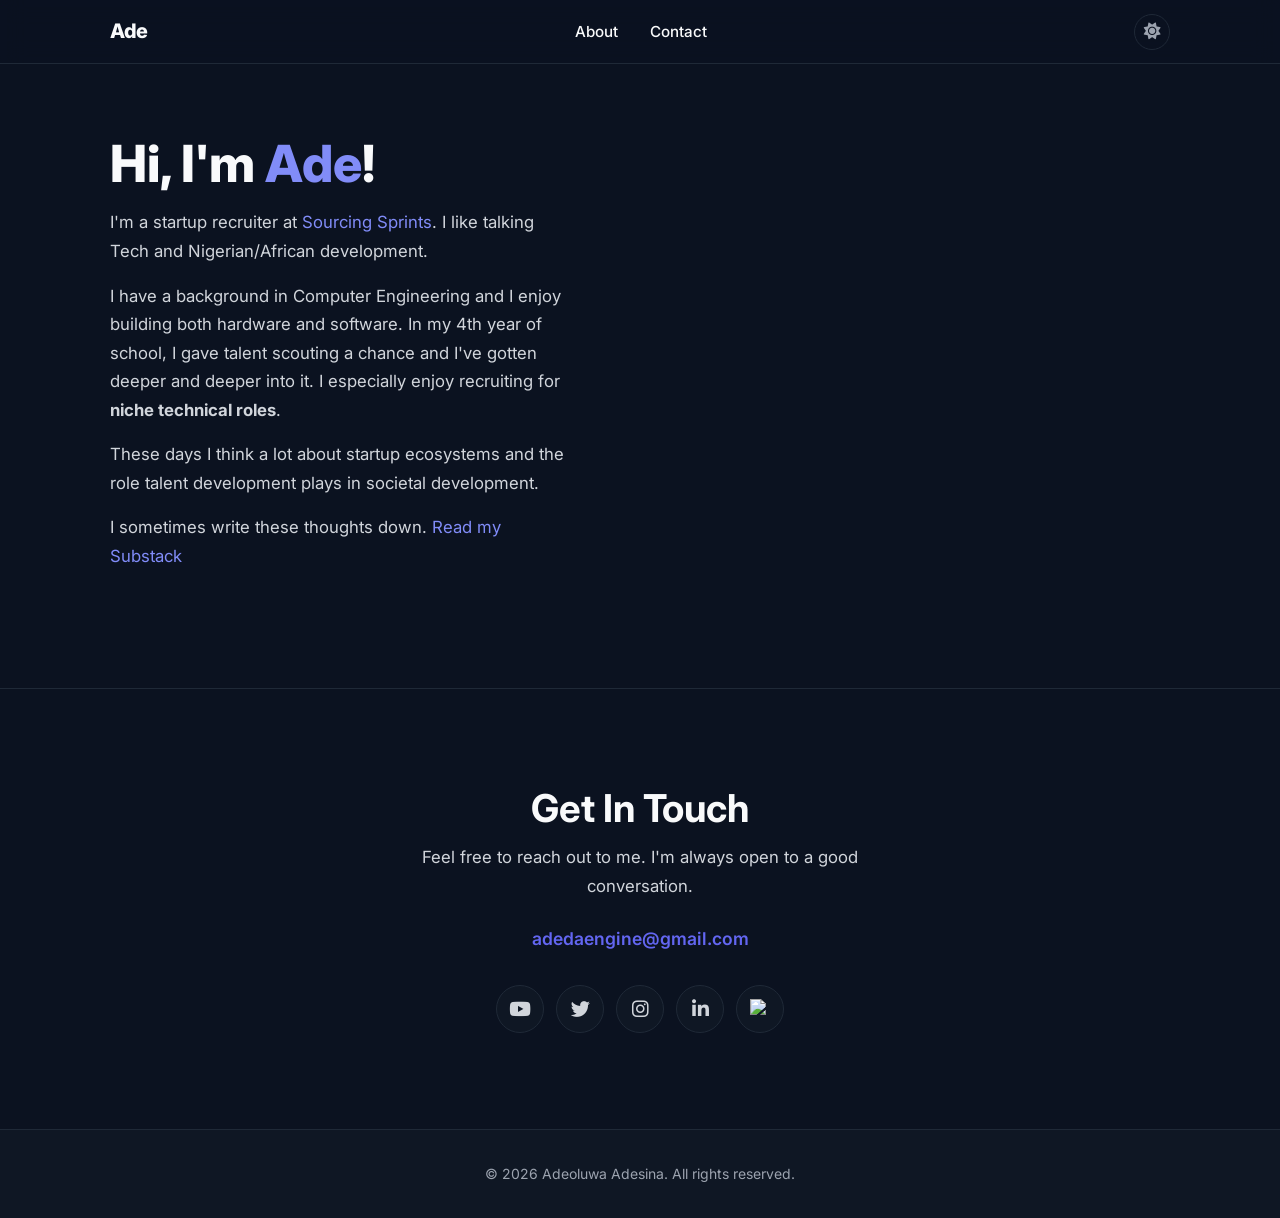
==== commit b194a64c: "Simplify site to About and Contact Remove the Projects section and its images, the GitHub link, and " ====
--- a/index.html
+++ b/index.html
@@ -4,8 +4,6 @@
     <meta charset="UTF-8">
     <meta name="viewport" content="width=device-width, initial-scale=1.0">
     <title>Adeolu Adesina | Personal Website</title>
-
-    <link rel="icon" type="image/x-icon" href="images/crown_of_God_favicon.ico">
 
     <link rel="preconnect" href="https://fonts.googleapis.com">
     <link rel="preconnect" href="https://fonts.gstatic.com" crossorigin>
@@ -19,25 +17,20 @@
     <!-- Mobile menu drawer (sits just below navbar) -->
     <div id="mobile-menu" class="mobile-menu" aria-hidden="true">
         <a href="#about">About</a>
-        <a href="#projects">Projects</a>
         <a href="#contact">Contact</a>
     </div>
 
     <!-- =========== Navigation Bar =========== -->
     <nav class="navbar">
         <div class="container navbar-container">
-            <a href="#" class="logo"><img src="images/crownofGod.svg" alt="My logo"></a>
+            <a href="#" class="logo">Ade</a>
 
             <div class="nav-links">
                 <a href="#about" class="nav-link">About</a>
-                <a href="#projects" class="nav-link">Projects</a>
                 <a href="#contact" class="nav-link">Contact</a>
             </div>
 
             <div class="nav-actions">
-                <a href="https://substack.com/@adeoluwaadesina" class="cta-button" target="_blank" rel="noopener noreferrer">
-                    Substack
-                </a>
                 <button id="theme-toggle" class="theme-toggle-button" aria-label="Toggle theme">
                     <i class="fa-solid fa-moon icon-moon"></i>
                     <i class="fa-solid fa-sun icon-sun"></i>
@@ -58,87 +51,13 @@
         <section id="about" class="about-section">
             <div class="container about-grid">
                 <div class="about-text">
-                    <h1>Hi, I'm Adeolu</h1>
-                    <p>
-                        I'm a Nigerian who thinks deeply about what it takes for Nigeria and Africa to reach its potential. Tech, startups, and the economy are what I care most about.<br><br>
-                        I write about all of it on my <a href="https://substack.com/@adeoluwaadesina" target="_blank" rel="noopener noreferrer" class="inline-link">Substack</a>, sharing ideas, observations, and things I'm figuring out. I'd love for you to read it.<br><br>
-                        Outside of that, I'm an expert Sudoku solver, a basketball fan, and someone who spends too much time looking at paintings. You can also see what I'm learning this year <a href="https://www.notion.so/Adeolu-s-Learning-List-3169d671cc6e80de94ccfb93f2ab9992?pvs=21" target="_blank" rel="noopener noreferrer" class="inline-link">here</a>.
-                    </p>
+                    <h1>Hi, I'm <a href="https://www.linkedin.com/in/adeoluwa-adesina/" target="_blank" rel="noopener noreferrer" class="inline-link">Ade</a>!</h1>
+                    <p>I'm a startup recruiter at <a href="https://sourcingsprints.com" target="_blank" rel="noopener noreferrer" class="inline-link">Sourcing Sprints</a>. I like talking Tech and Nigerian/African development.</p>
+                    <p>I have a background in Computer Engineering and I enjoy building both hardware and software. In my 4th year of school, I gave talent scouting a chance and I've gotten deeper and deeper into it. I especially enjoy recruiting for <strong>niche technical roles</strong>.</p>
+                    <p>These days I think a lot about startup ecosystems and the role talent development plays in societal development.</p>
+                    <p>I sometimes write these thoughts down. <a href="https://substack.com/@adeoluwaadesina" target="_blank" rel="noopener noreferrer" class="inline-link">Read my Substack</a></p>
                 </div>
                 <div id="threejs-container"></div>
-            </div>
-        </section>
-
-        <!-- =========== Projects Section =========== -->
-        <section id="projects" class="projects-section">
-            <div class="container">
-                <div class="section-header">
-                    <h2>My Projects</h2>
-                    <p>A collection of things I've built, from full-stack applications to data-driven tools to automations.</p>
-                </div>
-                <div class="projects-grid">
-
-                    <article class="project-card">
-                        <div class="project-card-image">
-                            <img src="images/pepsi_pallets.jpg" alt="Pallet" loading="lazy">
-                        </div>
-                        <div class="project-card-content">
-                            <h3><a href="#">ERP for FMCG Distributors</a></h3>
-                            <p>Tracking inventory, customer data and automating accounting for my mum's drink distribution business. Currently building...</p>
-                        </div>
-                    </article>
-
-                    <article class="project-card">
-                        <div class="project-card-image">
-                            <img src="images/voting_app_logo.jpg" alt="Student Body Elections Voting App" loading="lazy">
-                        </div>
-                        <div class="project-card-content">
-                            <h3><a href="#">Student Body Elections Voting App</a></h3>
-                            <p>A very basic voting application built with Flask for student voting in ABUAD.</p>
-                        </div>
-                    </article>
-
-                    <article class="project-card">
-                        <div class="project-card-image">
-                            <img src="images/bimbo.png" alt="Delivery Robot" loading="lazy">
-                        </div>
-                        <div class="project-card-content">
-                            <h3><a href="#">Delivery Robot</a></h3>
-                            <p>Created an indoor delivery robot with a web app, a Raspberry Pi 4 and an Arduino Mega. Named her Bím̀bọ́.</p>
-                        </div>
-                    </article>
-
-                    <article class="project-card">
-                        <div class="project-card-image">
-                            <img src="images/ademi_school_logo.jpg" alt="Ademi" loading="lazy">
-                        </div>
-                        <div class="project-card-content">
-                            <h3><a href="#">Ademi</a></h3>
-                            <p>Building a simple CRUD application that allows me to upload notes from what I'm learning. Syncs with my Notion.</p>
-                        </div>
-                    </article>
-
-                    <article class="project-card">
-                        <div class="project-card-image">
-                            <img src="images/WT.jpg" alt="Work Tracker" loading="lazy">
-                        </div>
-                        <div class="project-card-content">
-                            <h3><a href="#">Work Tracker</a></h3>
-                            <p>Simple task management desktop application that allows me to add detailed notes to my tasks from Google Tasks.</p>
-                        </div>
-                    </article>
-
-                    <article class="project-card">
-                        <div class="project-card-image">
-                            <img src="images/nigerian_painting_archive.jpg" alt="Nigerian Painting Archive" loading="lazy">
-                        </div>
-                        <div class="project-card-content">
-                            <h3><a href="#">Nigerian Painting Archive</a></h3>
-                            <p>An API and database that uses a Claude agent to search the web for links to paintings by Nigerian contemporary artists. Currently building...</p>
-                        </div>
-                    </article>
-
-                </div>
             </div>
         </section>
 
@@ -146,7 +65,7 @@
         <section id="contact" class="contact-section">
             <div class="container">
                 <h2>Get In Touch</h2>
-                <p>Have a question or just want to connect? Feel free to reach out. I'm always open to a good conversation.</p>
+                <p>Feel free to reach out to me. I'm always open to a good conversation.</p>
                 <div class="contact-email">
                     <a href="mailto:adedaengine@gmail.com">adedaengine@gmail.com</a>
                 </div>
@@ -154,8 +73,7 @@
                     <a href="https://www.youtube.com/@Adeoluwa234" aria-label="YouTube" target="_blank" rel="noopener noreferrer"><i class="fa-brands fa-youtube"></i></a>
                     <a href="https://x.com/Adeolu42152434" aria-label="Twitter" target="_blank" rel="noopener noreferrer"><i class="fa-brands fa-twitter"></i></a>
                     <a href="https://www.instagram.com/adeolu_adesina/" aria-label="Instagram" target="_blank" rel="noopener noreferrer"><i class="fa-brands fa-instagram"></i></a>
-                    <a href="https://www.linkedin.com/in/adeoluwa-adesina-949551235/" aria-label="LinkedIn" target="_blank" rel="noopener noreferrer"><i class="fa-brands fa-linkedin-in"></i></a>
-                    <a href="https://github.com/Adeoluwa-Adesina" aria-label="GitHub" target="_blank" rel="noopener noreferrer"><i class="fa-brands fa-github"></i></a>
+                    <a href="https://www.linkedin.com/in/adeoluwa-adesina/" aria-label="LinkedIn" target="_blank" rel="noopener noreferrer"><i class="fa-brands fa-linkedin-in"></i></a>
                     <a href="https://substack.com/@adeoluwaadesina" aria-label="Substack" target="_blank" rel="noopener noreferrer">
                         <img src="https://substackcdn.com/image/fetch/w_24,c_limit,f_auto,q_auto:good/https://substack.com/img/substack.png" alt="Substack">
                     </a>
--- a/style.css
+++ b/style.css
@@ -112,7 +112,7 @@
   height: 100%;
 }
 
-.logo img { height: 32px; width: auto; }
+.logo { font-weight: 800; font-size: 1.25rem; letter-spacing: -0.02em; }
 
 /* Desktop nav links — hidden on mobile */
 .nav-links { display: none; }
@@ -190,21 +190,6 @@
 /* ============================
    6. BUTTONS
 ============================ */
-.cta-button {
-  display: inline-flex;
-  align-items: center;
-  padding: 0.45rem 0.9rem;
-  background: var(--accent);
-  color: #fff;
-  font-weight: 500;
-  font-size: 0.875rem;
-  border-radius: var(--radius-sm);
-  transition: background 0.2s, transform 0.2s;
-  white-space: nowrap;
-}
-
-.cta-button:hover { background: var(--accent-hover); transform: translateY(-1px); }
-
 .theme-toggle-button {
   background: none;
   border: 1px solid var(--border-color);
@@ -241,6 +226,7 @@
 
 .about-text { text-align: center; }
 .about-text h1 { margin-bottom: 1rem; }
+.about-text p + p { margin-top: 1rem; }
 .about-text p {
   max-width: 42ch;
   margin-inline: auto;
@@ -270,67 +256,9 @@
 @media (min-width: 768px) { #threejs-container { height: 480px; } }
 
 /* ============================
-   8. PROJECTS SECTION
-============================ */
-.projects-section {
-  background: var(--bg-secondary);
-  border-top: 1px solid var(--border-color);
-  border-bottom: 1px solid var(--border-color);
-}
-
-.section-header { text-align: center; margin-bottom: 2.5rem; }
-.section-header p { margin-top: 0.75rem; max-width: 45ch; margin-inline: auto; }
-
-/* Mobile: single column → tablet: 2 col → desktop: 3 col */
-.projects-grid {
-  display: grid;
-  grid-template-columns: 1fr;
-  gap: 1.25rem;
-}
-
-@media (min-width: 600px) {
-  .projects-grid { grid-template-columns: repeat(2, 1fr); }
-}
-
-@media (min-width: 1024px) {
-  .projects-grid { grid-template-columns: repeat(3, 1fr); }
-}
-
-.project-card {
-  background: var(--bg-primary);
-  border-radius: var(--radius-lg);
-  border: 1px solid var(--border-color);
-  box-shadow: var(--shadow-sm);
-  overflow: hidden;
-  display: flex;
-  flex-direction: column;
-  transition: transform 0.25s ease, box-shadow 0.25s ease;
-}
-
-.project-card:hover { transform: translateY(-5px); box-shadow: var(--shadow-lg); }
-
-.project-card-image { height: 180px; overflow: hidden; }
-.project-card-image img {
-  width: 100%;
-  height: 100%;
-  object-fit: cover;
-  transition: transform 0.4s ease;
-}
-.project-card:hover .project-card-image img { transform: scale(1.05); }
-
-.project-card-content {
-  padding: 1.25rem;
-  flex: 1;
-  display: flex;
-  flex-direction: column;
-}
-.project-card-content h3 { margin-bottom: 0.5rem; }
-.project-card-content p { font-size: 0.9rem; }
-
-/* ============================
-   9. CONTACT SECTION
-============================ */
-.contact-section { text-align: center; }
+   8. CONTACT SECTION
+============================ */
+.contact-section { text-align: center; border-top: 1px solid var(--border-color); }
 
 .contact-section h2 { margin-bottom: 0.75rem; }
 .contact-section > .container > p { max-width: 45ch; margin-inline: auto; }
@@ -376,7 +304,7 @@
 }
 
 /* ============================
-   10. FOOTER
+   9. FOOTER
 ============================ */
 .footer {
   background: var(--bg-secondary);
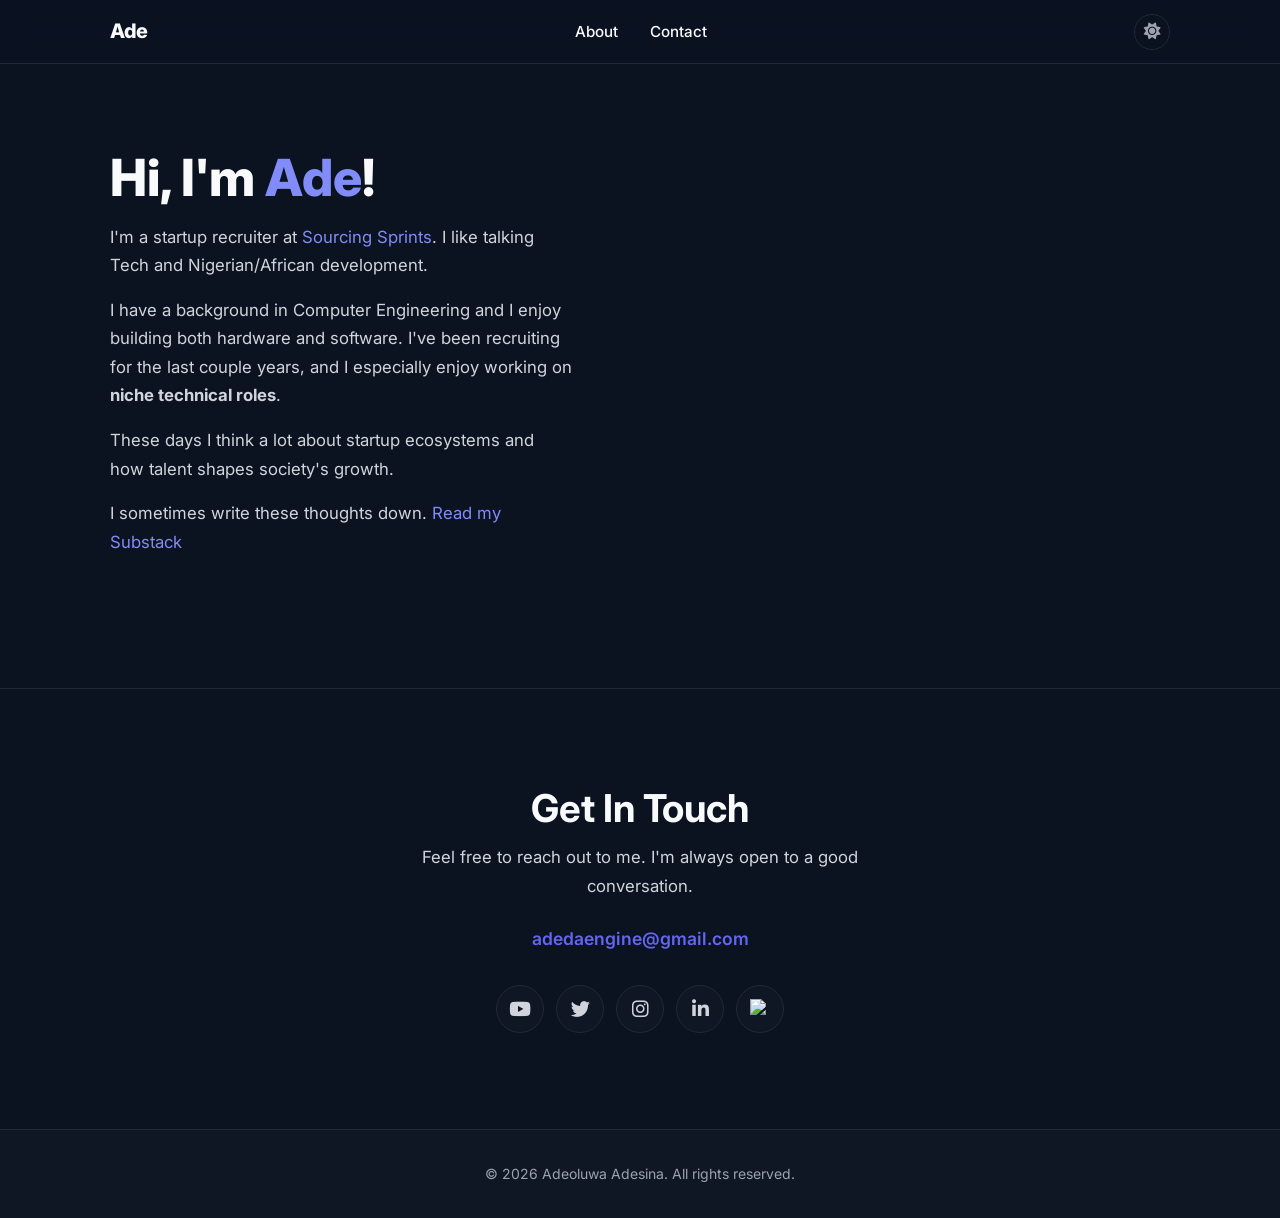
==== commit ed6fe481: "Refine About copy Replace the 4th-year line with recruiting experience and reword the talent sentenc" ====
--- a/index.html
+++ b/index.html
@@ -53,8 +53,8 @@
                 <div class="about-text">
                     <h1>Hi, I'm <a href="https://www.linkedin.com/in/adeoluwa-adesina/" target="_blank" rel="noopener noreferrer" class="inline-link">Ade</a>!</h1>
                     <p>I'm a startup recruiter at <a href="https://sourcingsprints.com" target="_blank" rel="noopener noreferrer" class="inline-link">Sourcing Sprints</a>. I like talking Tech and Nigerian/African development.</p>
-                    <p>I have a background in Computer Engineering and I enjoy building both hardware and software. In my 4th year of school, I gave talent scouting a chance and I've gotten deeper and deeper into it. I especially enjoy recruiting for <strong>niche technical roles</strong>.</p>
-                    <p>These days I think a lot about startup ecosystems and the role talent development plays in societal development.</p>
+                    <p>I have a background in Computer Engineering and I enjoy building both hardware and software. I've been recruiting for the last couple years, and I especially enjoy working on <strong>niche technical roles</strong>.</p>
+                    <p>These days I think a lot about startup ecosystems and how talent shapes society's growth.</p>
                     <p>I sometimes write these thoughts down. <a href="https://substack.com/@adeoluwaadesina" target="_blank" rel="noopener noreferrer" class="inline-link">Read my Substack</a></p>
                 </div>
                 <div id="threejs-container"></div>
